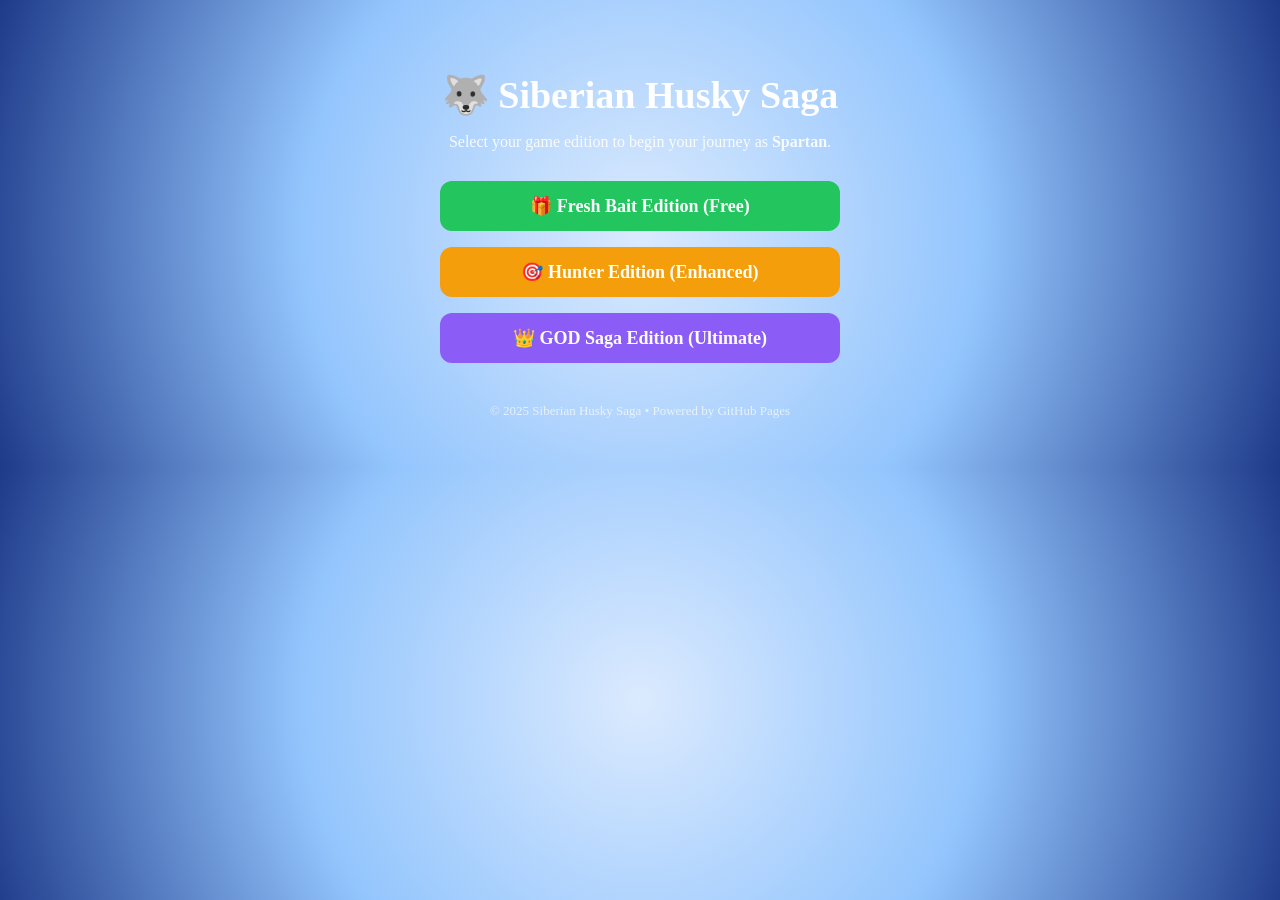
==== index.html @ e29d41e4 "Rename Index.html to index.html" ====
<!DOCTYPE html>
<html lang="en">
<head>
  <meta charset="UTF-8">
   <title>Siberian Husky Saga – Choose Your Edition</title>
  <style>
    body {
      <body>
   <h1>🐺 Siberian Husky Saga</h1>
      <img src="A_logo_titled_SIBERIAN_HUSKY_SAGA_features_a_Sib.png"
     alt="Siberian Husky Saga Logo"
     style="max-width:260px; margin-bottom:20px; border-radius:12px;">
      font-family: system-ui, sans-serif;
      background: radial-gradient(circle, #dbeafe, #93c5fd, #1e3a8a);
      color: #fff;
      text-align: center;
      padding: 40px 20px;
    }
    h1 {
      font-size: 38px;
      margin-bottom: 10px;
    }
    p {
      font-size: 16px;
      opacity: 0.9;
      margin-bottom: 30px;
    }
    .btn-container {
      display: flex;
      flex-direction: column;
      gap: 16px;
      max-width: 400px;
      margin: 0 auto;
    }
    a {
      display: block;
      padding: 14px 20px;
      border-radius: 12px;
      text-decoration: none;
      color: #fff;
      font-weight: 600;
      font-size: 18px;
      transition: transform .1s ease, opacity .2s ease;
    }
    a:active {
      transform: scale(.97);
    }
    .fresh {
      background: #22c55e;
    }
    .hunter {
      background: #f59e0b;
    }
    .god {
      background: #8b5cf6;
    }
    footer {
      margin-top: 40px;
      opacity: .7;
      font-size: 13px;
    }
  </style>
</head>
<body>

  <h1>🐺 Siberian Husky Saga</h1>
  <p>Select your game edition to begin your journey as <strong>Spartan</strong>.</p>

  <div class="btn-container">
    <a href="Fresh-bait.html" class="fresh">🎁 Fresh Bait Edition (Free)</a>
    <a href="Hunter.html" class="hunter">🎯 Hunter Edition (Enhanced)</a>
    <a href="GOD.html" class="god">👑 GOD Saga Edition (Ultimate)</a>
  </div>

  <footer>© 2025 Siberian Husky Saga • Powered by GitHub Pages</footer>

</body>
</html>
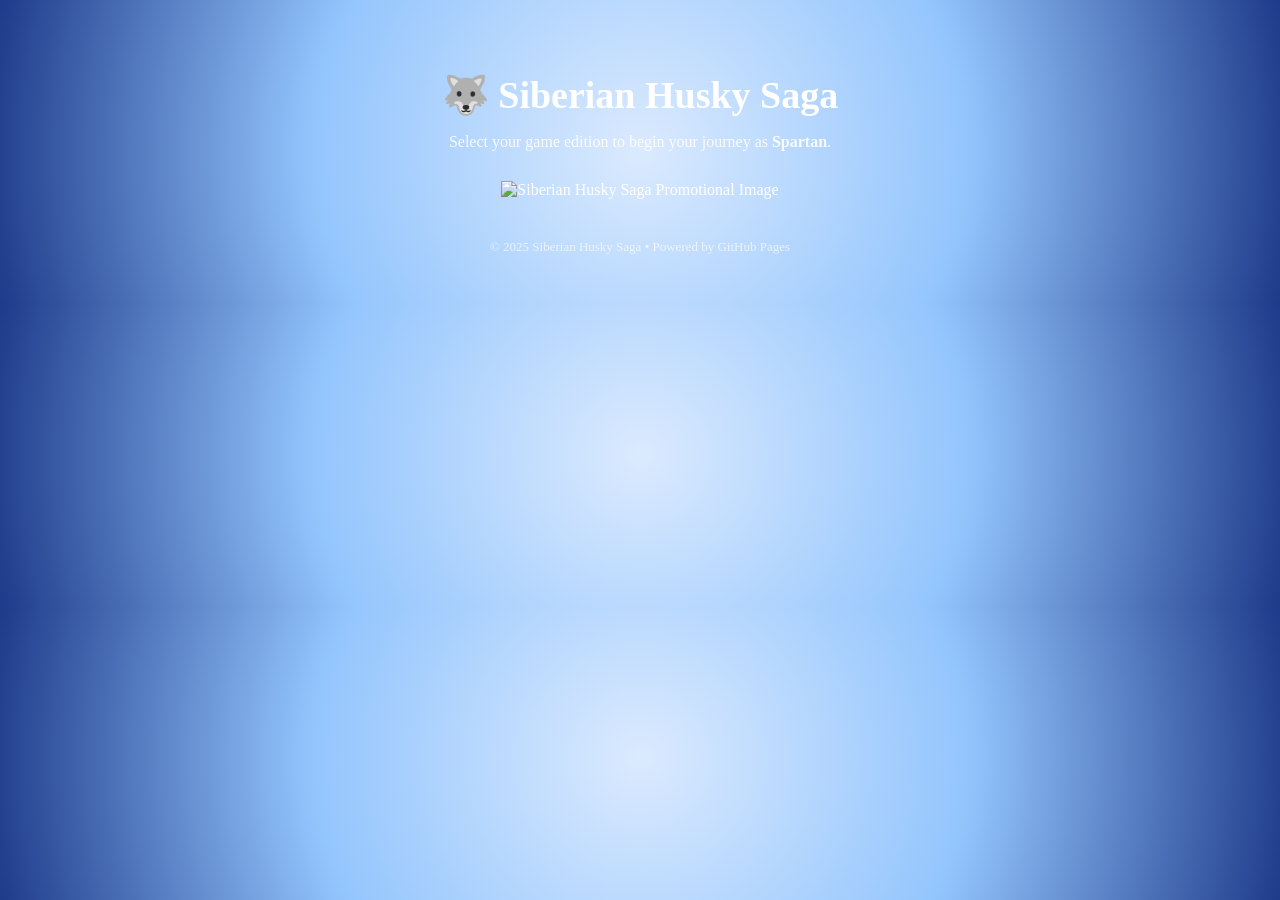
==== commit db1a81e3: "Insert promotional image in index.html Added a promotional image section to the index page." ====
--- a/index.html
+++ b/index.html
@@ -66,10 +66,12 @@
   <h1>🐺 Siberian Husky Saga</h1>
   <p>Select your game edition to begin your journey as <strong>Spartan</strong>.</p>
 
-  <div class="btn-container">
-    <a href="Fresh-bait.html" class="fresh">🎁 Fresh Bait Edition (Free)</a>
-    <a href="Hunter.html" class="hunter">🎯 Hunter Edition (Enhanced)</a>
-    <a href="GOD.html" class="god">👑 GOD Saga Edition (Ultimate)</a>
+  <div class=<div class="promo-container">
+    <img 
+        src="/mnt/data/file_000000004eac71f58e0f324b6b863bc7.png" 
+        alt="Siberian Husky Saga Promotional Image"
+        class="promo-image"
+    >
   </div>
 
   <footer>© 2025 Siberian Husky Saga • Powered by GitHub Pages</footer>
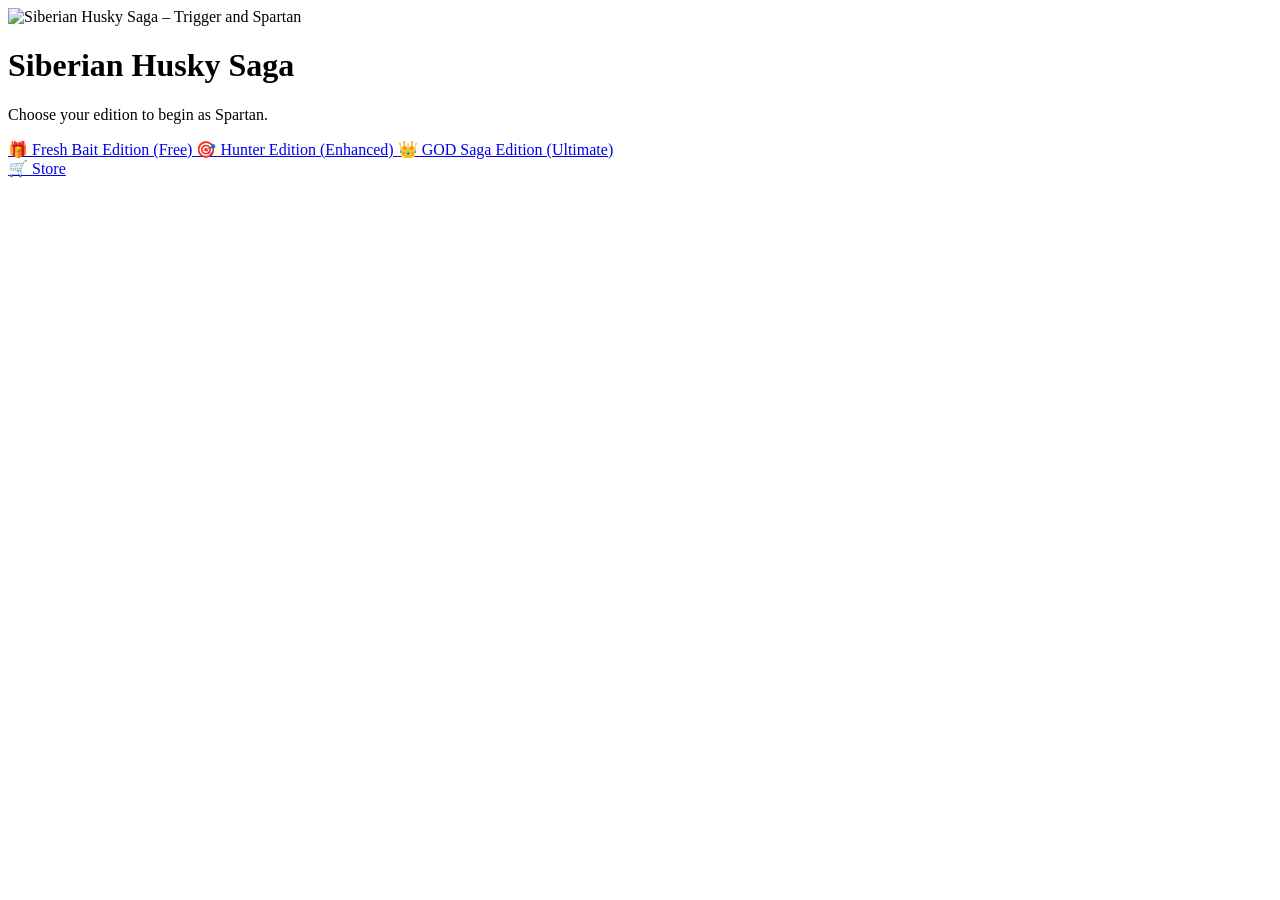
==== commit ba620473: "Update index.html for better structure and metadata Refactor HTML structure and improve metadata." ====
--- a/index.html
+++ b/index.html
@@ -1,80 +1,51 @@
 <!DOCTYPE html>
 <html lang="en">
 <head>
-  <meta charset="UTF-8">
-   <title>Siberian Husky Saga – Choose Your Edition</title>
-  <style>
-    body {
-      <body>
-   <h1>🐺 Siberian Husky Saga</h1>
-      <img src="A_logo_titled_SIBERIAN_HUSKY_SAGA_features_a_Sib.png"
-     alt="Siberian Husky Saga Logo"
-     style="max-width:260px; margin-bottom:20px; border-radius:12px;">
-      font-family: system-ui, sans-serif;
-      background: radial-gradient(circle, #dbeafe, #93c5fd, #1e3a8a);
-      color: #fff;
-      text-align: center;
-      padding: 40px 20px;
-    }
-    h1 {
-      font-size: 38px;
-      margin-bottom: 10px;
-    }
-    p {
-      font-size: 16px;
-      opacity: 0.9;
-      margin-bottom: 30px;
-    }
-    .btn-container {
-      display: flex;
-      flex-direction: column;
-      gap: 16px;
-      max-width: 400px;
-      margin: 0 auto;
-    }
-    a {
-      display: block;
-      padding: 14px 20px;
-      border-radius: 12px;
-      text-decoration: none;
-      color: #fff;
-      font-weight: 600;
-      font-size: 18px;
-      transition: transform .1s ease, opacity .2s ease;
-    }
-    a:active {
-      transform: scale(.97);
-    }
-    .fresh {
-      background: #22c55e;
-    }
-    .hunter {
-      background: #f59e0b;
-    }
-    .god {
-      background: #8b5cf6;
-    }
-    footer {
-      margin-top: 40px;
-      opacity: .7;
-      font-size: 13px;
-    }
-  </style>
+  <meta charset="UTF-8" />
+  <meta name="viewport" content="width=device-width, initial-scale=1.0" />
+  <title>Siberian Husky Saga</title>
+  <link rel="stylesheet" href="main.css" />
+  <link rel="manifest" href="manifest.json" />
 </head>
-<body>
+<body class="page-bg">
 
-  <h1>🐺 Siberian Husky Saga</h1>
-  <p>Select your game edition to begin your journey as <strong>Spartan</strong>.</p>
+  <div class="page-wrapper">
+    <header class="hero-header">
+      <img
+        src="Image/file_000000004eac71f58e0f324b6b863bc7.png"
+        alt="Siberian Husky Saga – Trigger and Spartan"
+        class="hero-poster"
+      />
+    </header>
 
-  <div class=<div class="promo-container">
-    <img 
-        src="/mnt/data/file_000000004eac71f58e0f324b6b863bc7.png" 
-        alt="Siberian Husky Saga Promotional Image"
-        class="promo-image"
-    >
+    <main class="menu-panel">
+      <h1 class="game-title">Siberian Husky Saga</h1>
+      <p class="subtitle">Choose your edition to begin as Spartan.</p>
+
+      <div class="menu-buttons">
+        <a class="btn btn-fresh" href="fresh-bait.html">
+          🎁 Fresh Bait Edition (Free)
+        </a>
+        <a class="btn btn-hunter" href="hunter.html">
+          🎯 Hunter Edition (Enhanced)
+        </a>
+        <a class="btn btn-god" href="god.html">
+          👑 GOD Saga Edition (Ultimate)
+        </a>
+      </div>
+    </main>
+
+    <a class="floating-shop-btn" href="store.html">
+      🛒 Store
+    </a>
   </div>
 
-  <footer>© 2025 Siberian Husky Saga • Powered by GitHub Pages</footer>
-
+  <script>
+    // PWA registration
+    if ("serviceWorker" in navigator) {
+      navigator.serviceWorker.register("service-worker.js")
+        .catch(err => console.warn("SW registration failed", err));
+    }
+  </script>
 </body>
 </html>
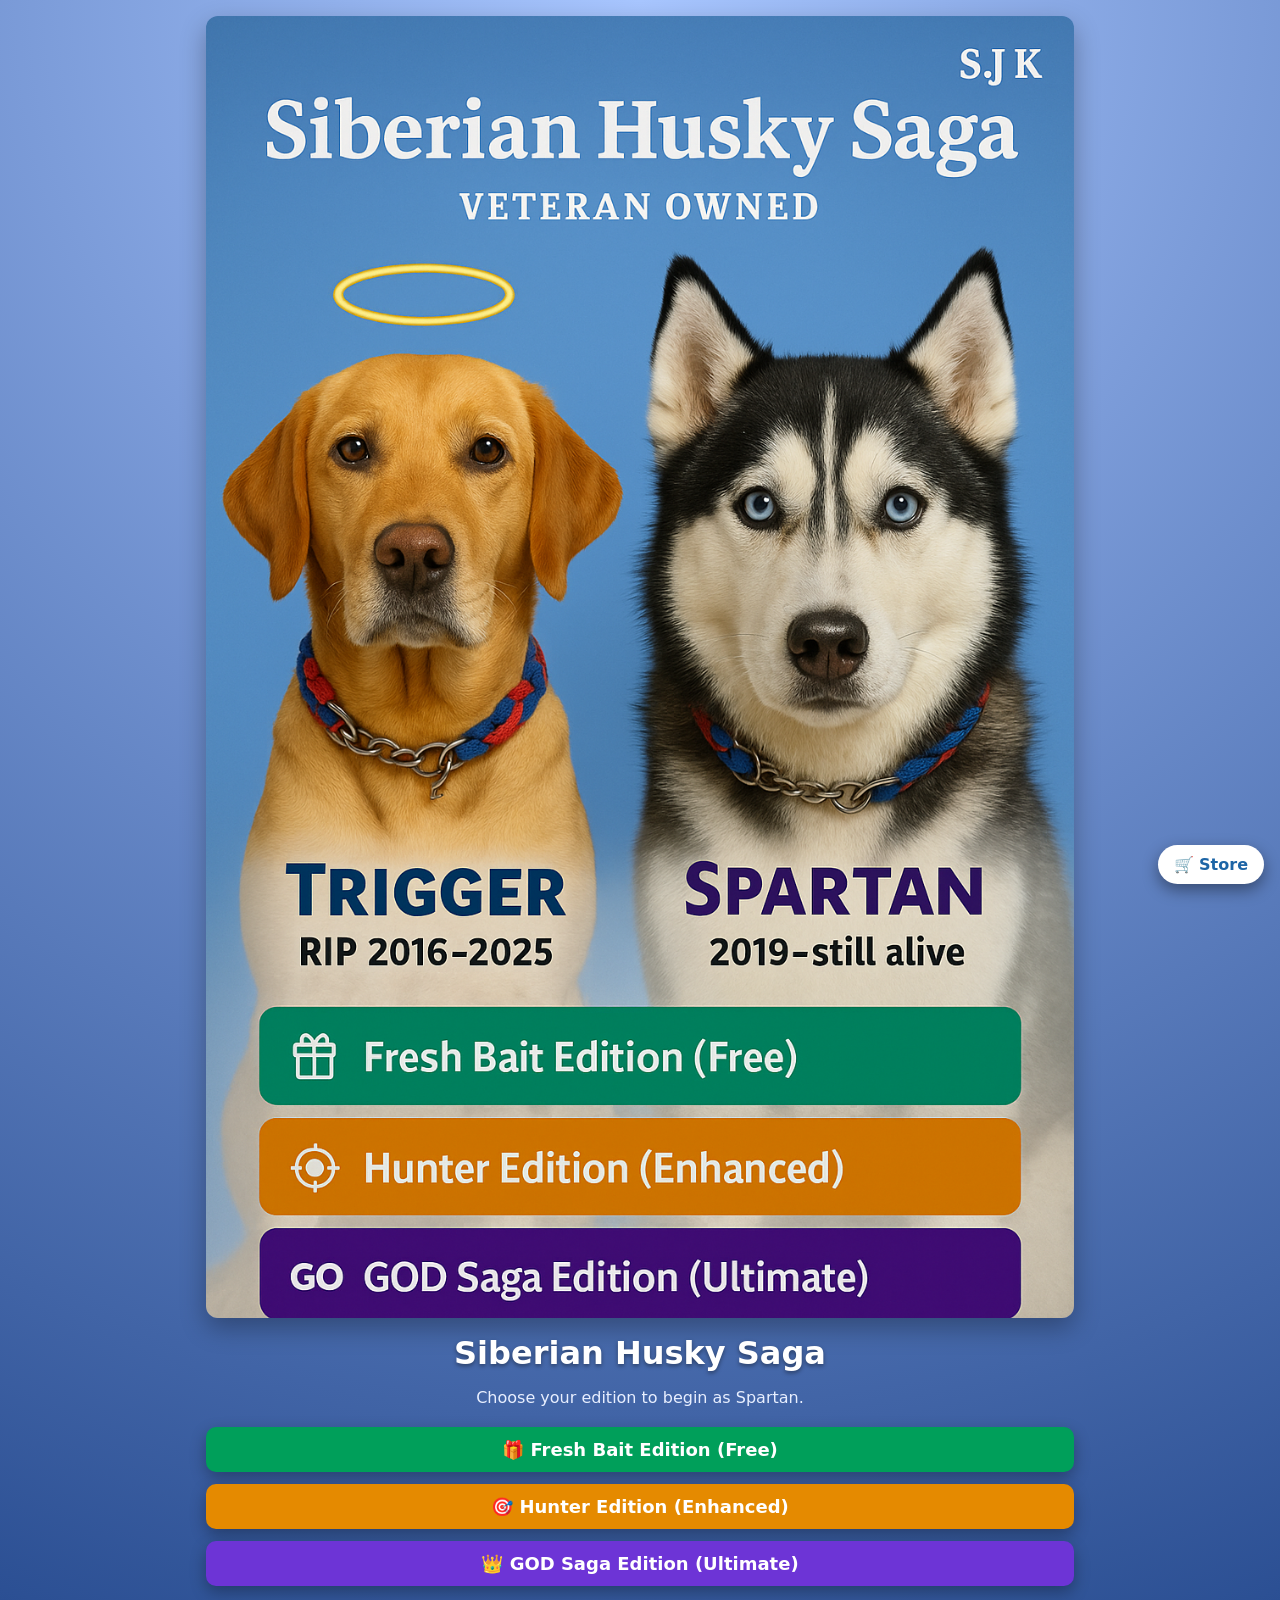
==== commit e3008312: "Fix image source and alt text formatting" ====
--- a/index.html
+++ b/index.html
@@ -11,11 +11,11 @@
 
   <div class="page-wrapper">
     <header class="hero-header">
-      <img
-        src="Image/file_000000004eac71f58e0f324b6b863bc7.png"
-        alt="Siberian Husky Saga – Trigger and Spartan"
-        class="hero-poster"
-      />
+      <img 
+  src="file_000000004eac71f58e0f324b6b863bc7.png"
+  alt="Siberian Husky Saga - Trigger and Spartan"
+  class="hero-poster"
+/>
     </header>
 
     <main class="menu-panel">
--- a/main.css
+++ b/main.css
@@ -0,0 +1,217 @@
+* {
+  box-sizing: border-box;
+}
+
+body.page-bg {
+  margin: 0;
+  font-family: system-ui, -apple-system, BlinkMacSystemFont, "Segoe UI",
+    sans-serif;
+  background: radial-gradient(circle at top, #a8c6ff, #2b4f93);
+  color: #12203f;
+}
+
+.page-wrapper {
+  max-width: 900px;
+  margin: 0 auto;
+  padding: 16px;
+}
+
+.hero-header {
+  display: flex;
+  justify-content: center;
+  margin-bottom: 16px;
+}
+
+.hero-poster {
+  max-width: 100%;
+  border-radius: 12px;
+  box-shadow: 0 10px 26px rgba(0, 0, 0, 0.3);
+}
+
+.game-title {
+  text-align: center;
+  font-size: 32px;
+  margin: 8px 0 4px;
+  color: #ffffff;
+  text-shadow: 0 2px 4px rgba(0, 0, 0, 0.4);
+}
+
+.subtitle {
+  text-align: center;
+  color: #e8efff;
+  margin-bottom: 20px;
+}
+
+.menu-panel {
+  text-align: center;
+}
+
+.menu-buttons {
+  display: flex;
+  flex-direction: column;
+  gap: 12px;
+  align-items: stretch;
+}
+
+.btn {
+  display: inline-block;
+  padding: 12px 18px;
+  border-radius: 10px;
+  border: none;
+  font-size: 18px;
+  font-weight: 600;
+  text-align: center;
+  text-decoration: none;
+  cursor: pointer;
+  box-shadow: 0 6px 16px rgba(0, 0, 0, 0.3);
+  transition: transform 0.1s ease, box-shadow 0.1s ease, opacity 0.15s;
+  color: #fff;
+}
+
+.btn:hover {
+  transform: translateY(-1px);
+  box-shadow: 0 8px 20px rgba(0, 0, 0, 0.4);
+}
+
+.btn:active {
+  transform: translateY(1px);
+  box-shadow: 0 4px 10px rgba(0, 0, 0, 0.25);
+}
+
+.btn-fresh {
+  background: #009f5a;
+}
+
+.btn-hunter {
+  background: #e58a00;
+}
+
+.btn-god {
+  background: #6d34d6;
+}
+
+.primary {
+  background: #1d65a6;
+}
+
+.secondary {
+  background: #e58a00;
+}
+
+.tertiary {
+  background: #6d34d6;
+}
+
+.floating-shop-btn {
+  position: fixed;
+  right: 16px;
+  bottom: 16px;
+  background: #ffffff;
+  color: #1d65a6;
+  padding: 10px 16px;
+  border-radius: 999px;
+  text-decoration: none;
+  font-weight: 600;
+  font-size: 16px;
+  box-shadow: 0 6px 16px rgba(0, 0, 0, 0.4);
+}
+
+.floating-shop-btn:hover {
+  opacity: 0.9;
+}
+
+/* Edition pages */
+
+.edition-header {
+  background: rgba(255, 255, 255, 0.2);
+  backdrop-filter: blur(6px);
+  padding: 16px;
+  border-radius: 12px;
+  color: #f5f7ff;
+  margin-bottom: 14px;
+}
+
+.edition-header.fresh {
+  border-left: 6px solid #009f5a;
+}
+.edition-header.hunter {
+  border-left: 6px solid #e58a00;
+}
+.edition-header.god {
+  border-left: 6px solid #6d34d6;
+}
+.edition-header.store {
+  border-left: 6px solid #ffffff;
+}
+
+.link-nav {
+  color: #ffffff;
+  font-weight: 600;
+  margin-right: 12px;
+  text-decoration: none;
+}
+
+.link-nav:hover {
+  text-decoration: underline;
+}
+
+.game-panel {
+  display: grid;
+  grid-template-columns: 1fr;
+  gap: 12px;
+}
+
+.stats-card,
+.actions-card,
+.log-card,
+.store-card {
+  background: rgba(255, 255, 255, 0.9);
+  border-radius: 12px;
+  padding: 14px;
+  box-shadow: 0 4px 14px rgba(0, 0, 0, 0.25);
+}
+
+.stats-card h2 {
+  margin-top: 0;
+}
+
+.hint {
+  font-size: 14px;
+  color: #333;
+}
+
+.log-output {
+  max-height: 260px;
+  overflow-y: auto;
+  font-size: 14px;
+  background: #10182b;
+  color: #e5f0ff;
+  padding: 8px;
+  border-radius: 8px;
+}
+
+.store-panel {
+  display: flex;
+  flex-direction: column;
+  gap: 16px;
+}
+
+.store-card h2 {
+  margin-top: 0;
+}
+
+.store-note {
+  font-size: 14px;
+  color: #f5f5f5;
+}
+
+/* Responsive */
+
+@media (min-width: 720px) {
+  .game-panel {
+    grid-template-columns: minmax(0, 1fr) minmax(0, 1.2fr);
+  }
+  .log-card {
+    grid-column: 1 / span 2;
+  }
+}
